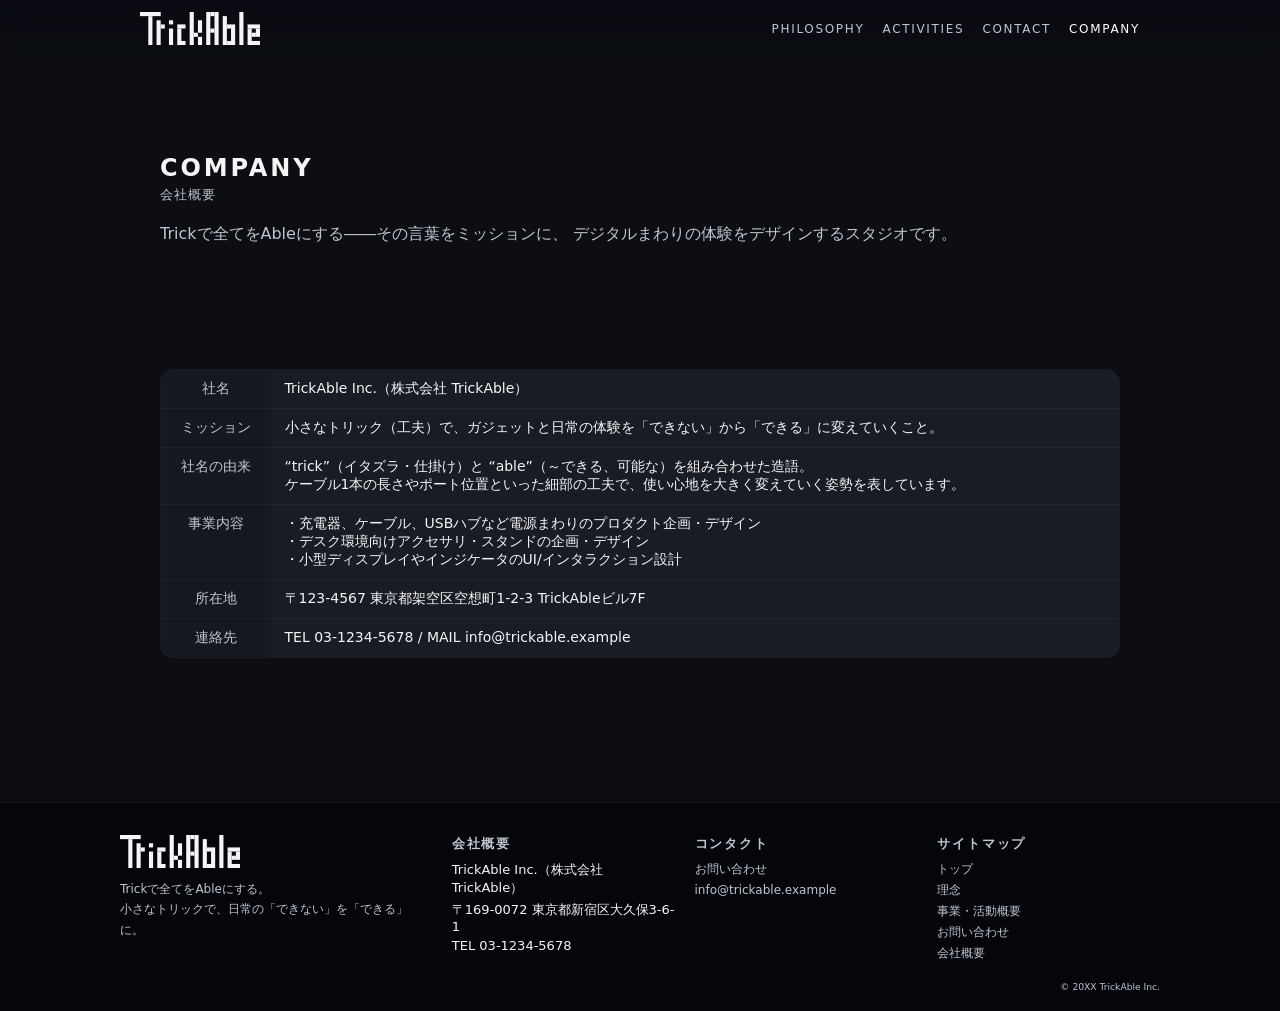
==== about.html @ eeba1e94 "Add files via upload" ====
<!-- about.html -->
<!DOCTYPE html>
<html lang="ja">
<head>
  <meta charset="UTF-8">
  <title>会社概要 | TrickAble Inc.</title>
  <meta name="viewport" content="width=device-width, initial-scale=1">
  <link rel="stylesheet" href="assets/css/style.css">
</head>
<body class="subpage">

<header class="site-header">
  <div class="header-inner">
    <div class="logo-mark">
      <a href="index.html" class="logo-link" aria-label="TrickAble トップページ">
        <svg class="logo-svg" viewBox="0 0 61.57 16.99" aria-hidden="true">
          <g>
            <g>
              <rect x="0" y="0" width="10.62" height="2.12" />
              <rect x="4.25" y="2.12" width="2.12" height="14.86" />
              <rect x="8.49" y="4.25" width="2.12" height="12.74" />
              <rect x="10.62" y="6.37" width="2.12" height="2.12" />
              <rect x="14.86" y="8.49" width="2.12" height="8.49" />
              <rect x="14.86" y="4.25" width="2.12" height="2.12" />
              <rect x="19.11" y="6.37" width="4.25" height="2.12" />
              <rect x="19.11" y="14.86" width="4.25" height="2.12" />
              <rect x="19.11" y="8.49" width="2.12" height="6.37" />
              <rect x="42.46" y="2.12" width="2.12" height="14.86" />
              <rect x="44.59" y="14.86" width="4.25" height="2.12" />
              <rect x="46.71" y="6.37" width="2.12" height="8.49" />
              <rect x="44.59" y="6.37" width="2.12" height="2.12" />
              <rect x="33.97" y="0" width="2.12" height="16.99" />
              <rect x="38.22" y="0" width="2.12" height="16.99" />
              <rect x="36.09" y="0" width="2.12" height="2.12" />
              <rect x="36.09" y="8.49" width="2.12" height="2.12" />
              <rect x="50.96" y="0" width="2.12" height="16.99" />
              <rect x="55.2" y="6.37" width="6.37" height="2.12" />
              <rect x="55.2" y="8.49" width="2.12" height="6.37" />
              <rect x="55.2" y="14.86" width="6.37" height="2.12" />
              <rect x="59.45" y="8.49" width="2.12" height="4.25" />
              <rect x="57.33" y="10.62" width="2.12" height="2.12" />
            </g>
            <rect x="25.48" y="0" width="2.12" height="16.99" />
            <rect x="27.6" y="10.62" width="2.12" height="2.12" />
            <rect x="29.73" y="12.74" width="2.12" height="4.25" />
            <rect x="29.73" y="4.25" width="2.12" height="6.37" />
          </g>
        </svg>
      </a>
    </div>
    <nav class="global-nav">
      <a href="index.html#philosophy">PHILOSOPHY</a>
      <a href="index.html#activities">ACTIVITIES</a>
      <a href="index.html#contact">CONTACT</a>
      <a href="about.html" class="is-current">COMPANY</a>
    </nav>
  </div>
</header>

<main>
  <section class="page-hero">
    <div class="section-inner">
      <h1 class="page-title">COMPANY<span> 会社概要</span></h1>
      <p class="section-lead">
        Trickで全てをAbleにする――その言葉をミッションに、<br class="sp-only">
        デジタルまわりの体験をデザインするスタジオです。
      </p>
    </div>
  </section>

  <section class="section">
    <div class="section-inner">
      <table class="info-table">
  <tbody>
    <tr>
      <th>社名</th>
      <td>TrickAble Inc.（株式会社 TrickAble）</td>
    </tr>
    <tr>
      <th>ミッション</th>
      <td>
        小さなトリック（工夫）で、ガジェットと日常の体験を「できない」から「できる」に変えていくこと。
      </td>
    </tr>
    <tr>
      <th>社名の由来</th>
      <td>
        “trick”（イタズラ・仕掛け）と “able”（～できる、可能な）を組み合わせた造語。<br>
        ケーブル1本の長さやポート位置といった細部の工夫で、使い心地を大きく変えていく姿勢を表しています。
      </td>
    </tr>
    <tr>
      <th>事業内容</th>
      <td>
        ・充電器、ケーブル、USBハブなど電源まわりのプロダクト企画・デザイン<br>
        ・デスク環境向けアクセサリ・スタンドの企画・デザイン<br>
        ・小型ディスプレイやインジケータのUI/インタラクション設計
      </td>
    </tr>
    <tr>
      <th>所在地</th>
      <td>〒123-4567 東京都架空区空想町1-2-3 TrickAbleビル7F</td>
    </tr>
    <tr>
      <th>連絡先</th>
      <td>TEL 03-1234-5678 / MAIL info@trickable.example</td>
    </tr>
  </tbody>
</table>
    </div>
  </section>
</main>

<footer class="site-footer">
  <div class="footer-inner">
    <div class="footer-col footer-brand">
      <div class="footer-logo">
        <svg class="logo-svg" viewBox="0 0 61.57 16.99" aria-hidden="true">
          <g>
            <g>
              <rect x="0" y="0" width="10.62" height="2.12" />
              <rect x="4.25" y="2.12" width="2.12" height="14.86" />
              <rect x="8.49" y="4.25" width="2.12" height="12.74" />
              <rect x="10.62" y="6.37" width="2.12" height="2.12" />
              <rect x="14.86" y="8.49" width="2.12" height="8.49" />
              <rect x="14.86" y="4.25" width="2.12" height="2.12" />
              <rect x="19.11" y="6.37" width="4.25" height="2.12" />
              <rect x="19.11" y="14.86" width="4.25" height="2.12" />
              <rect x="19.11" y="8.49" width="2.12" height="6.37" />
              <rect x="42.46" y="2.12" width="2.12" height="14.86" />
              <rect x="44.59" y="14.86" width="4.25" height="2.12" />
              <rect x="46.71" y="6.37" width="2.12" height="8.49" />
              <rect x="44.59" y="6.37" width="2.12" height="2.12" />
              <rect x="33.97" y="0" width="2.12" height="16.99" />
              <rect x="38.22" y="0" width="2.12" height="16.99" />
              <rect x="36.09" y="0" width="2.12" height="2.12" />
              <rect x="36.09" y="8.49" width="2.12" height="2.12" />
              <rect x="50.96" y="0" width="2.12" height="16.99" />
              <rect x="55.2" y="6.37" width="6.37" height="2.12" />
              <rect x="55.2" y="8.49" width="2.12" height="6.37" />
              <rect x="55.2" y="14.86" width="6.37" height="2.12" />
              <rect x="59.45" y="8.49" width="2.12" height="4.25" />
              <rect x="57.33" y="10.62" width="2.12" height="2.12" />
            </g>
            <rect x="25.48" y="0" width="2.12" height="16.99" />
            <rect x="27.6" y="10.62" width="2.12" height="2.12" />
            <rect x="29.73" y="12.74" width="2.12" height="4.25" />
            <rect x="29.73" y="4.25" width="2.12" height="6.37" />
          </g>
        </svg>
      </div>
      <p class="footer-copy">
        Trickで全てをAbleにする。<br>
        小さなトリックで、日常の「できない」を「できる」に。
      </p>
    </div>
    <div class="footer-col">
      <h4>会社概要</h4>
      <ul>
        <li>TrickAble Inc.（株式会社 TrickAble）</li>
        <li>〒169-0072 東京都新宿区大久保3-6-1</li>
        <li>TEL 03-1234-5678</li>
      </ul>
    </div>
    <div class="footer-col">
      <h4>コンタクト</h4>
      <ul>
        <li><a href="index.html#contact">お問い合わせ</a></li>
        <li><a href="mailto:info@trickable.example">info@trickable.example</a></li>
      </ul>
    </div>
    <div class="footer-col">
      <h4>サイトマップ</h4>
      <ul class="sitemap">
        <li><a href="index.html">トップ</a></li>
        <li><a href="index.html#philosophy">理念</a></li>
        <li><a href="index.html#activities">事業・活動概要</a></li>
        <li><a href="index.html#contact">お問い合わせ</a></li>
        <li><a href="about.html">会社概要</a></li>
      </ul>
    </div>
  </div>
  <div class="footer-bottom">
    <small>© 20XX TrickAble Inc.</small>
  </div>
</footer>

<script src="assets/js/main.js"></script>
</body>
</html>
---- assets/css/style.css ----
/* assets/css/style.css */

:root {
  --bg: #0e1014;
  --bg-alt: #14171d;
  --card: #191c23;
  --accent: #4e94d0;
  --accent-soft: rgba(78,148,208,0.1);
  --text-main: #f5f5f7;
  --text-sub: #c0c4d0;
  --border-soft: #2b303a;
  --font-jp: -apple-system, BlinkMacSystemFont, "SF Pro Text",
             "Hiragino Sans", "Yu Gothic", system-ui, sans-serif;
}

*,
*::before,
*::after {
  box-sizing: border-box;
}

html, body {
  margin: 0;
  padding: 0;
  font-family: var(--font-jp);
  color: var(--text-main);
  background: radial-gradient(circle at top, #1f2633 0, var(--bg) 50%);
}

a {
  color: inherit;
  text-decoration: none;
}

a:hover {
  text-decoration: underline;
}

img {
  max-width: 100%;
  height: auto;
  display: block;
}

body.subpage {
  background: #0c0e12;
}

/* レスポンシブ補助 */

.sp-only {
  display: none;
}

@media (max-width: 720px) {
  .sp-only {
    display: inline;
  }
}

/* ヘッダー */

.site-header {
  position: sticky;
  top: 0;
  z-index: 20;
  backdrop-filter: blur(12px);
  background: linear-gradient(
    to bottom,
    rgba(10,12,18,0.95),
    rgba(10,12,18,0.7),
    transparent
  );
  border-bottom: 1px solid rgba(255,255,255,0.03);
}

.header-inner {
  max-width: 1040px;
  margin: 0 auto;
  padding: 12px 20px;
  display: flex;
  align-items: center;
  justify-content: space-between;
}

.logo-mark,
.footer-logo {
  display: inline-flex;
  align-items: center;
  gap: 8px;
}

/* SVGロゴ */

.logo-svg {
  display: block;
  width: 120px;
  height: auto;
  fill: currentColor;
}

.site-header .logo-mark {
  color: #f5f5f7;
}

.site-footer .footer-logo {
  color: #f5f5f7;
}

.logo-link {
  display: inline-flex;
  align-items: center;
  gap: 8px;
}

.global-nav {
  display: flex;
  gap: 18px;
  font-size: 12px;
  letter-spacing: .14em;
}

.global-nav a {
  text-transform: uppercase;
  color: var(--text-sub);
}

.global-nav a:hover {
  color: #ffffff;
  text-decoration: none;
}

.global-nav a.is-current {
  color: #ffffff;
}

@media (max-width: 720px) {
  .header-inner {
    padding-inline: 14px;
  }
  .global-nav {
    gap: 10px;
    font-size: 11px;
  }
}

/* セクション共通 */

main {
  padding-bottom: 80px;
}

.hero,
.section,
.page-hero {
  padding: 64px 16px;
}

.section-alt {
  background: var(--bg-alt);
}

.section-inner {
  max-width: 960px;
  margin: 0 auto;
}

.section-title {
  font-size: 22px;
  letter-spacing: .12em;
  text-transform: uppercase;
  margin: 0 0 20px;
  display: inline-flex;
  flex-direction: column;
  gap: 4px;
}

.section-title span {
  font-size: 13px;
  font-weight: 400;
  color: var(--text-sub);
  letter-spacing: .08em;
}

.section-lead {
  margin: 0 0 32px;
  color: var(--text-sub);
  line-height: 1.8;
}

/* ヒーロー */

.hero {
  position: relative;
  min-height: 72vh;
  display: flex;
  align-items: center;
}

.hero-inner {
  position: relative;
  z-index: 1;
  max-width: 960px;
  margin: 0 auto;
}

.hero-kicker {
  font-size: 12px;
  letter-spacing: .26em;
  text-transform: uppercase;
  color: var(--text-sub);
  margin-bottom: 12px;
}

.hero-title {
  font-size: clamp(28px, 4vw, 36px);
  margin: 0 0 18px;
  line-height: 1.4;
}

.hero-title span {
  color: var(--accent);
}

.hero-sub {
  margin: 0 0 26px;
  color: var(--text-sub);
  line-height: 1.9;
  max-width: 520px;
}

.hero-cta {
  display: flex;
  flex-wrap: wrap;
  gap: 12px;
}

.hero-bg-grid {
  position: absolute;
  inset: 0;
  background-image:
    linear-gradient(rgba(255,255,255,0.02) 1px, transparent 1px),
    linear-gradient(90deg, rgba(255,255,255,0.03) 1px, transparent 1px);
  background-size: 32px 32px;
  opacity: .7;
}

@media (max-width: 720px) {
  .hero {
    min-height: auto;
    padding-top: 88px;
  }
  .hero-sub {
    max-width: none;
  }
}

/* ボタン */

.btn-primary,
.btn-secondary {
  display: inline-flex;
  align-items: center;
  justify-content: center;
  padding: 10px 20px;
  border-radius: 999px;
  font-size: 13px;
  letter-spacing: .12em;
  text-transform: uppercase;
  border: 1px solid transparent;
  cursor: pointer;
  background: none;
}

.btn-primary {
  background: linear-gradient(135deg, var(--accent), #70c1ff);
  color: #020509;
}

.btn-secondary {
  border-color: rgba(255,255,255,0.25);
  color: var(--text-main);
  background: rgba(255,255,255,0.02);
}

.btn-primary:hover,
.btn-secondary:hover {
  text-decoration: none;
  filter: brightness(1.1);
}

/* カード */

.cards-grid {
  display: grid;
  grid-template-columns: repeat(auto-fit,minmax(260px,1fr));
  gap: 16px;
}

.card {
  background: var(--card);
  border-radius: 14px;
  padding: 18px 18px 20px;
  border: 1px solid var(--border-soft);
}

.card-title {
  margin: 0 0 8px;
  font-size: 16px;
}

.card-body {
  margin: 0;
  font-size: 14px;
  color: var(--text-sub);
  line-height: 1.7;
}

/* コンタクトレイアウト */

.contact-layout {
  display: grid;
  grid-template-columns: minmax(0, 1.1fr) minmax(0, 1.3fr);
  gap: 24px;
  align-items: flex-start;
}

.contact-info dl {
  margin: 0;
}

.contact-info .row {
  display: grid;
  grid-template-columns: 80px 1fr;
  gap: 8px;
  padding: 6px 0;
  border-bottom: 1px solid rgba(255,255,255,0.05);
}

.contact-info dt {
  font-size: 13px;
  color: var(--text-sub);
}

.contact-info dd {
  margin: 0;
  font-size: 13px;
}

.contact-form {
  background: var(--card);
  border-radius: 14px;
  padding: 16px 18px 20px;
  border: 1px solid var(--border-soft);
}

.form-row {
  display: flex;
  flex-direction: column;
  gap: 6px;
  margin-bottom: 14px;
}

.form-row label {
  font-size: 13px;
}

.form-row input,
.form-row textarea,
.form-row select {
  background: #11141b;
  border-radius: 8px;
  border: 1px solid var(--border-soft);
  padding: 8px 10px;
  color: var(--text-main);
  font-family: inherit;
  font-size: 13px;
}

.form-row input:focus,
.form-row textarea:focus,
.form-row select:focus {
  outline: 1px solid var(--accent);
  border-color: var(--accent);
}

.form-actions {
  margin-top: 8px;
}

@media (max-width: 720px) {
  .contact-layout {
    grid-template-columns: 1fr;
  }
}

/* サブページ */

.page-hero {
  padding-top: 96px;
  padding-bottom: 24px;
}

.page-title {
  font-size: 24px;
  margin: 0 0 16px;
  letter-spacing: .12em;
  text-transform: uppercase;
  display: inline-flex;
  flex-direction: column;
  gap: 4px;
}

.page-title span {
  font-size: 13px;
  font-weight: 400;
  color: var(--text-sub);
  letter-spacing: .08em;
}

/* 会社概要テーブル */

.info-table {
  width: 100%;
  border-collapse: collapse;
  font-size: 14px;
  background: var(--card);
  border-radius: 14px;
  overflow: hidden;
  border: 1px solid var(--border-soft);
}

.info-table th,
.info-table td {
  padding: 10px 14px;
  border-bottom: 1px solid rgba(255,255,255,0.04);
  vertical-align: top;
}

.info-table th {
  width: 110px;
  background: rgba(0,0,0,0.15);
  font-weight: 500;
  color: var(--text-sub);
}

.info-table tr:last-child th,
.info-table tr:last-child td {
  border-bottom: none;
}

/* フッター */

.site-footer {
  background: #05060a;
  border-top: 1px solid rgba(255,255,255,0.05);
  padding: 32px 16px 18px;
}

.footer-inner {
  max-width: 1040px;
  margin: 0 auto 14px;
  display: grid;
  grid-template-columns: minmax(0, 1.4fr) repeat(3, minmax(0, 1fr));
  gap: 20px;
  font-size: 13px;
}

.footer-copy {
  font-size: 12px;
  color: var(--text-sub);
  margin-top: 8px;
  line-height: 1.7;
}

.footer-col h4 {
  margin: 0 0 8px;
  font-size: 13px;
  letter-spacing: .14em;
  text-transform: uppercase;
  color: var(--text-sub);
}

.footer-col ul {
  list-style: none;
  padding: 0;
  margin: 0;
}

.footer-col li {
  margin-bottom: 4px;
}

.footer-col a {
  color: var(--text-sub);
  font-size: 12px;
}

.footer-col a:hover {
  color: #ffffff;
  text-decoration: none;
}

.footer-brand {
  padding-right: 10px;
}

.sitemap {
  font-size: 12px;
}

.footer-bottom {
  max-width: 1040px;
  margin: 0 auto;
  font-size: 11px;
  color: var(--text-sub);
  text-align: right;
}

@media (max-width: 720px) {
  .footer-inner {
    grid-template-columns: 1fr 1fr;
  }
  .footer-brand {
    grid-column: 1 / -1;
  }
  .footer-bottom {
    text-align: left;
  }
}
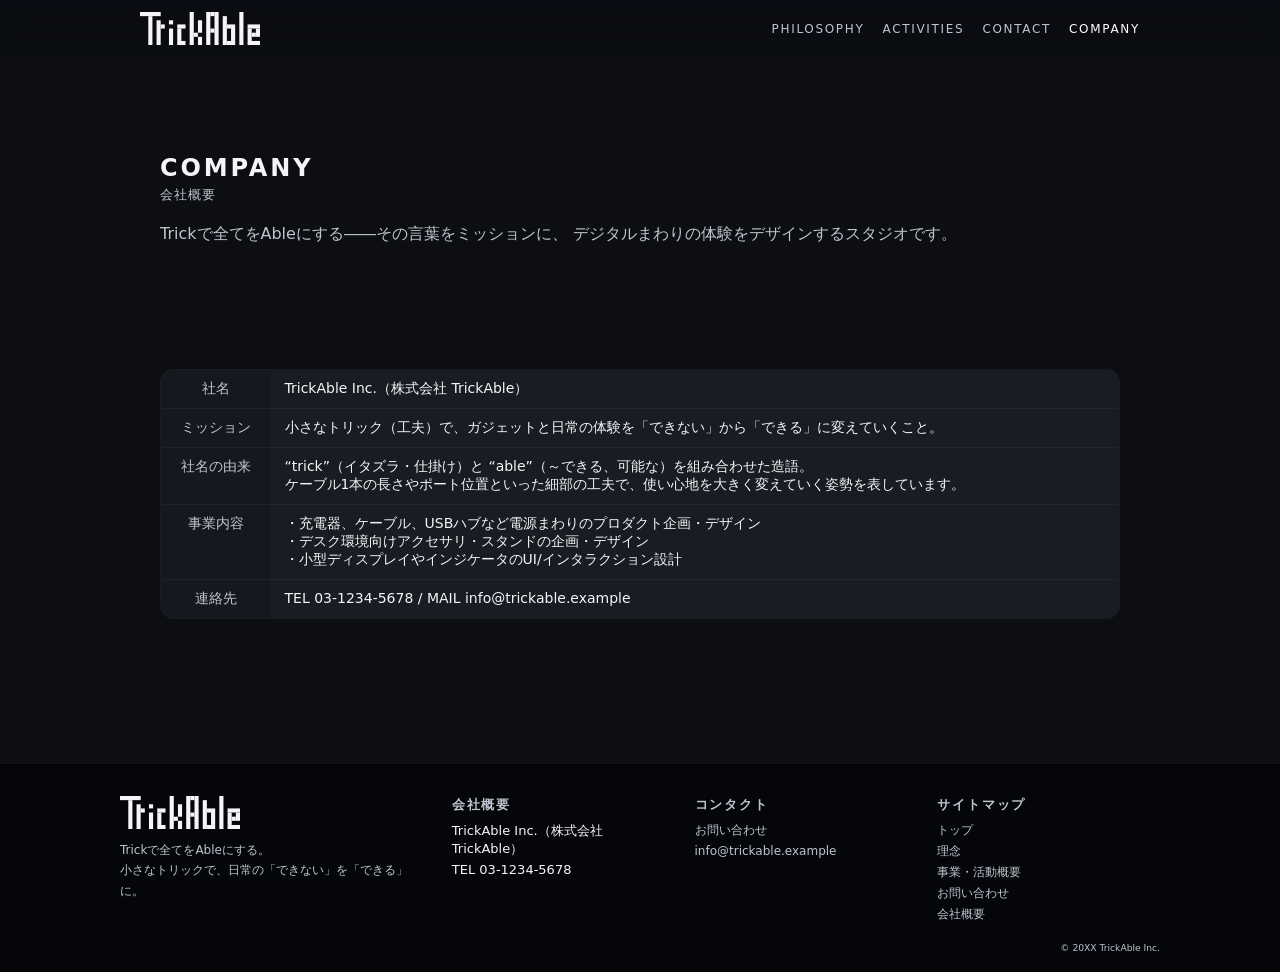
==== commit 91553c82: "Update about.html" ====
--- a/about.html
+++ b/about.html
@@ -71,42 +71,38 @@
   <section class="section">
     <div class="section-inner">
       <table class="info-table">
-  <tbody>
-    <tr>
-      <th>社名</th>
-      <td>TrickAble Inc.（株式会社 TrickAble）</td>
-    </tr>
-    <tr>
-      <th>ミッション</th>
-      <td>
-        小さなトリック（工夫）で、ガジェットと日常の体験を「できない」から「できる」に変えていくこと。
-      </td>
-    </tr>
-    <tr>
-      <th>社名の由来</th>
-      <td>
-        “trick”（イタズラ・仕掛け）と “able”（～できる、可能な）を組み合わせた造語。<br>
-        ケーブル1本の長さやポート位置といった細部の工夫で、使い心地を大きく変えていく姿勢を表しています。
-      </td>
-    </tr>
-    <tr>
-      <th>事業内容</th>
-      <td>
-        ・充電器、ケーブル、USBハブなど電源まわりのプロダクト企画・デザイン<br>
-        ・デスク環境向けアクセサリ・スタンドの企画・デザイン<br>
-        ・小型ディスプレイやインジケータのUI/インタラクション設計
-      </td>
-    </tr>
-    <tr>
-      <th>所在地</th>
-      <td>〒123-4567 東京都架空区空想町1-2-3 TrickAbleビル7F</td>
-    </tr>
-    <tr>
-      <th>連絡先</th>
-      <td>TEL 03-1234-5678 / MAIL info@trickable.example</td>
-    </tr>
-  </tbody>
-</table>
+        <tbody>
+          <tr>
+            <th>社名</th>
+            <td>TrickAble Inc.（株式会社 TrickAble）</td>
+          </tr>
+          <tr>
+            <th>ミッション</th>
+            <td>
+              小さなトリック（工夫）で、ガジェットと日常の体験を「できない」から「できる」に変えていくこと。
+            </td>
+          </tr>
+          <tr>
+            <th>社名の由来</th>
+            <td>
+              “trick”（イタズラ・仕掛け）と “able”（～できる、可能な）を組み合わせた造語。<br>
+              ケーブル1本の長さやポート位置といった細部の工夫で、使い心地を大きく変えていく姿勢を表しています。
+            </td>
+          </tr>
+          <tr>
+            <th>事業内容</th>
+            <td>
+              ・充電器、ケーブル、USBハブなど電源まわりのプロダクト企画・デザイン<br>
+              ・デスク環境向けアクセサリ・スタンドの企画・デザイン<br>
+              ・小型ディスプレイやインジケータのUI/インタラクション設計
+            </td>
+          </tr>
+          <tr>
+            <th>連絡先</th>
+            <td>TEL 03-1234-5678 / MAIL info@trickable.example</td>
+          </tr>
+        </tbody>
+      </table>
     </div>
   </section>
 </main>
@@ -158,7 +154,6 @@
       <h4>会社概要</h4>
       <ul>
         <li>TrickAble Inc.（株式会社 TrickAble）</li>
-        <li>〒169-0072 東京都新宿区大久保3-6-1</li>
         <li>TEL 03-1234-5678</li>
       </ul>
     </div>
--- a/assets/css/style.css
+++ b/assets/css/style.css
@@ -81,6 +81,7 @@
   display: flex;
   align-items: center;
   justify-content: space-between;
+  gap: 16px;
 }
 
 .logo-mark,
@@ -113,8 +114,11 @@
   gap: 8px;
 }
 
+/* PC 時のナビ */
+
 .global-nav {
   display: flex;
+  flex-wrap: nowrap;
   gap: 18px;
   font-size: 12px;
   letter-spacing: .14em;
@@ -134,16 +138,34 @@
   color: #ffffff;
 }
 
+/* スマホ時のヘッダー調整 */
+
 @media (max-width: 720px) {
   .header-inner {
-    padding-inline: 14px;
-  }
+    padding-inline: 12px;
+    flex-wrap: wrap;              /* ロゴとナビを縦に折り返し可能に */
+    justify-content: center;
+  }
+
+  .logo-mark {
+    flex: 0 0 100%;
+    display: flex;
+    justify-content: center;      /* ロゴを中央に */
+  }
+
+  .logo-svg {
+    width: 140px;                 /* モバイルでは少し大きく見せてもOK */
+  }
+
   .global-nav {
-    gap: 10px;
-    font-size: 11px;
-  }
-}
-
+    flex: 0 0 100%;
+    justify-content: center;      /* ナビを中央寄せ */
+    flex-wrap: wrap;              /* 幅が足りなければ自動で折り返す */
+    gap: 10px 14px;               /* 縦横の余白 */
+    font-size: 11px;              /* 文字を少し小さく */
+    text-align: center;
+  }
+}
 /* セクション共通 */
 
 main {
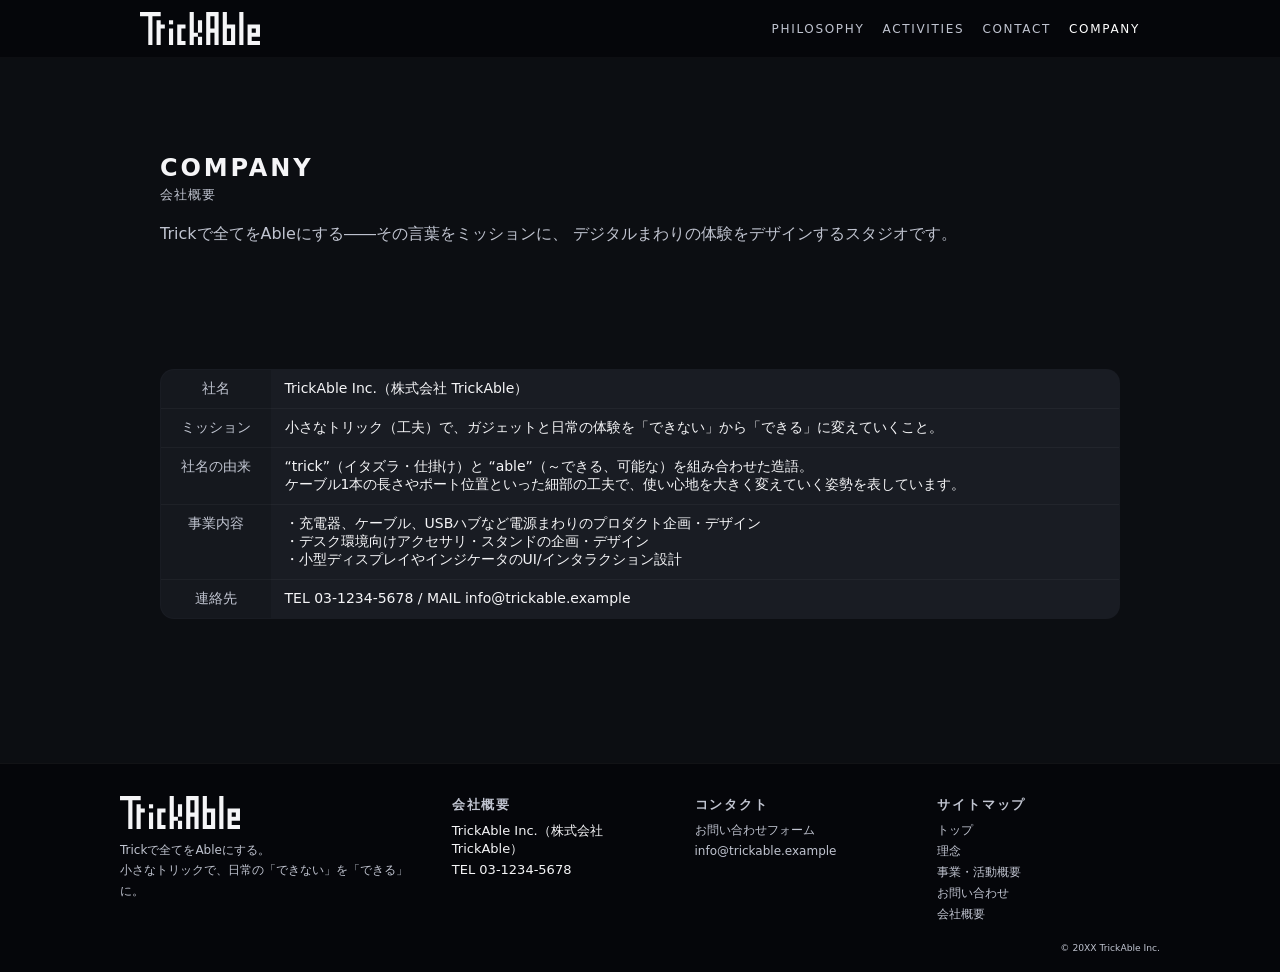
==== commit 22991e61: "Add files via upload" ====
--- a/about.html
+++ b/about.html
@@ -5,181 +5,68 @@
   <meta charset="UTF-8">
   <title>会社概要 | TrickAble Inc.</title>
   <meta name="viewport" content="width=device-width, initial-scale=1">
+  <meta name="description" content="TrickAble Inc. の会社概要ページです。ミッションや事業内容、社名の由来などを掲載しています。">
   <link rel="stylesheet" href="assets/css/style.css">
 </head>
-<body class="subpage">
+<body class="subpage" data-page="about">
 
-<header class="site-header">
-  <div class="header-inner">
-    <div class="logo-mark">
-      <a href="index.html" class="logo-link" aria-label="TrickAble トップページ">
-        <svg class="logo-svg" viewBox="0 0 61.57 16.99" aria-hidden="true">
-          <g>
-            <g>
-              <rect x="0" y="0" width="10.62" height="2.12" />
-              <rect x="4.25" y="2.12" width="2.12" height="14.86" />
-              <rect x="8.49" y="4.25" width="2.12" height="12.74" />
-              <rect x="10.62" y="6.37" width="2.12" height="2.12" />
-              <rect x="14.86" y="8.49" width="2.12" height="8.49" />
-              <rect x="14.86" y="4.25" width="2.12" height="2.12" />
-              <rect x="19.11" y="6.37" width="4.25" height="2.12" />
-              <rect x="19.11" y="14.86" width="4.25" height="2.12" />
-              <rect x="19.11" y="8.49" width="2.12" height="6.37" />
-              <rect x="42.46" y="2.12" width="2.12" height="14.86" />
-              <rect x="44.59" y="14.86" width="4.25" height="2.12" />
-              <rect x="46.71" y="6.37" width="2.12" height="8.49" />
-              <rect x="44.59" y="6.37" width="2.12" height="2.12" />
-              <rect x="33.97" y="0" width="2.12" height="16.99" />
-              <rect x="38.22" y="0" width="2.12" height="16.99" />
-              <rect x="36.09" y="0" width="2.12" height="2.12" />
-              <rect x="36.09" y="8.49" width="2.12" height="2.12" />
-              <rect x="50.96" y="0" width="2.12" height="16.99" />
-              <rect x="55.2" y="6.37" width="6.37" height="2.12" />
-              <rect x="55.2" y="8.49" width="2.12" height="6.37" />
-              <rect x="55.2" y="14.86" width="6.37" height="2.12" />
-              <rect x="59.45" y="8.49" width="2.12" height="4.25" />
-              <rect x="57.33" y="10.62" width="2.12" height="2.12" />
-            </g>
-            <rect x="25.48" y="0" width="2.12" height="16.99" />
-            <rect x="27.6" y="10.62" width="2.12" height="2.12" />
-            <rect x="29.73" y="12.74" width="2.12" height="4.25" />
-            <rect x="29.73" y="4.25" width="2.12" height="6.37" />
-          </g>
-        </svg>
-      </a>
-    </div>
-    <nav class="global-nav">
-      <a href="index.html#philosophy">PHILOSOPHY</a>
-      <a href="index.html#activities">ACTIVITIES</a>
-      <a href="index.html#contact">CONTACT</a>
-      <a href="about.html" class="is-current">COMPANY</a>
-    </nav>
-  </div>
-</header>
+  <div data-include="partials/header.html"></div>
 
-<main>
-  <section class="page-hero">
-    <div class="section-inner">
-      <h1 class="page-title">COMPANY<span> 会社概要</span></h1>
-      <p class="section-lead">
-        Trickで全てをAbleにする――その言葉をミッションに、<br class="sp-only">
-        デジタルまわりの体験をデザインするスタジオです。
-      </p>
-    </div>
-  </section>
+  <main id="main">
+    <section class="page-hero" aria-labelledby="company-heading-page">
+      <div class="section-inner">
+        <h1 id="company-heading-page" class="page-title">
+          COMPANY<span> 会社概要</span>
+        </h1>
+        <p class="section-lead">
+          Trickで全てをAbleにする――その言葉をミッションに、<br class="sp-only">
+          デジタルまわりの体験をデザインするスタジオです。
+        </p>
+      </div>
+    </section>
 
-  <section class="section">
-    <div class="section-inner">
-      <table class="info-table">
-        <tbody>
-          <tr>
-            <th>社名</th>
-            <td>TrickAble Inc.（株式会社 TrickAble）</td>
-          </tr>
-          <tr>
-            <th>ミッション</th>
-            <td>
-              小さなトリック（工夫）で、ガジェットと日常の体験を「できない」から「できる」に変えていくこと。
-            </td>
-          </tr>
-          <tr>
-            <th>社名の由来</th>
-            <td>
-              “trick”（イタズラ・仕掛け）と “able”（～できる、可能な）を組み合わせた造語。<br>
-              ケーブル1本の長さやポート位置といった細部の工夫で、使い心地を大きく変えていく姿勢を表しています。
-            </td>
-          </tr>
-          <tr>
-            <th>事業内容</th>
-            <td>
-              ・充電器、ケーブル、USBハブなど電源まわりのプロダクト企画・デザイン<br>
-              ・デスク環境向けアクセサリ・スタンドの企画・デザイン<br>
-              ・小型ディスプレイやインジケータのUI/インタラクション設計
-            </td>
-          </tr>
-          <tr>
-            <th>連絡先</th>
-            <td>TEL 03-1234-5678 / MAIL info@trickable.example</td>
-          </tr>
-        </tbody>
-      </table>
-    </div>
-  </section>
-</main>
+    <section class="section" aria-labelledby="company-info-heading">
+      <div class="section-inner">
+        <h2 id="company-info-heading" class="visually-hidden">会社情報</h2>
+        <table class="info-table">
+          <tbody>
+            <tr>
+              <th scope="row">社名</th>
+              <td>TrickAble Inc.（株式会社 TrickAble）</td>
+            </tr>
+            <tr>
+              <th scope="row">ミッション</th>
+              <td>
+                小さなトリック（工夫）で、ガジェットと日常の体験を「できない」から「できる」に変えていくこと。
+              </td>
+            </tr>
+            <tr>
+              <th scope="row">社名の由来</th>
+              <td>
+                “trick”（イタズラ・仕掛け）と “able”（～できる、可能な）を組み合わせた造語。<br>
+                ケーブル1本の長さやポート位置といった細部の工夫で、使い心地を大きく変えていく姿勢を表しています。
+              </td>
+            </tr>
+            <tr>
+              <th scope="row">事業内容</th>
+              <td>
+                ・充電器、ケーブル、USBハブなど電源まわりのプロダクト企画・デザイン<br>
+                ・デスク環境向けアクセサリ・スタンドの企画・デザイン<br>
+                ・小型ディスプレイやインジケータのUI/インタラクション設計
+              </td>
+            </tr>
+            <tr>
+              <th scope="row">連絡先</th>
+              <td>TEL 03-1234-5678 / MAIL info@trickable.example</td>
+            </tr>
+          </tbody>
+        </table>
+      </div>
+    </section>
+  </main>
 
-<footer class="site-footer">
-  <div class="footer-inner">
-    <div class="footer-col footer-brand">
-      <div class="footer-logo">
-        <svg class="logo-svg" viewBox="0 0 61.57 16.99" aria-hidden="true">
-          <g>
-            <g>
-              <rect x="0" y="0" width="10.62" height="2.12" />
-              <rect x="4.25" y="2.12" width="2.12" height="14.86" />
-              <rect x="8.49" y="4.25" width="2.12" height="12.74" />
-              <rect x="10.62" y="6.37" width="2.12" height="2.12" />
-              <rect x="14.86" y="8.49" width="2.12" height="8.49" />
-              <rect x="14.86" y="4.25" width="2.12" height="2.12" />
-              <rect x="19.11" y="6.37" width="4.25" height="2.12" />
-              <rect x="19.11" y="14.86" width="4.25" height="2.12" />
-              <rect x="19.11" y="8.49" width="2.12" height="6.37" />
-              <rect x="42.46" y="2.12" width="2.12" height="14.86" />
-              <rect x="44.59" y="14.86" width="4.25" height="2.12" />
-              <rect x="46.71" y="6.37" width="2.12" height="8.49" />
-              <rect x="44.59" y="6.37" width="2.12" height="2.12" />
-              <rect x="33.97" y="0" width="2.12" height="16.99" />
-              <rect x="38.22" y="0" width="2.12" height="16.99" />
-              <rect x="36.09" y="0" width="2.12" height="2.12" />
-              <rect x="36.09" y="8.49" width="2.12" height="2.12" />
-              <rect x="50.96" y="0" width="2.12" height="16.99" />
-              <rect x="55.2" y="6.37" width="6.37" height="2.12" />
-              <rect x="55.2" y="8.49" width="2.12" height="6.37" />
-              <rect x="55.2" y="14.86" width="6.37" height="2.12" />
-              <rect x="59.45" y="8.49" width="2.12" height="4.25" />
-              <rect x="57.33" y="10.62" width="2.12" height="2.12" />
-            </g>
-            <rect x="25.48" y="0" width="2.12" height="16.99" />
-            <rect x="27.6" y="10.62" width="2.12" height="2.12" />
-            <rect x="29.73" y="12.74" width="2.12" height="4.25" />
-            <rect x="29.73" y="4.25" width="2.12" height="6.37" />
-          </g>
-        </svg>
-      </div>
-      <p class="footer-copy">
-        Trickで全てをAbleにする。<br>
-        小さなトリックで、日常の「できない」を「できる」に。
-      </p>
-    </div>
-    <div class="footer-col">
-      <h4>会社概要</h4>
-      <ul>
-        <li>TrickAble Inc.（株式会社 TrickAble）</li>
-        <li>TEL 03-1234-5678</li>
-      </ul>
-    </div>
-    <div class="footer-col">
-      <h4>コンタクト</h4>
-      <ul>
-        <li><a href="index.html#contact">お問い合わせ</a></li>
-        <li><a href="mailto:info@trickable.example">info@trickable.example</a></li>
-      </ul>
-    </div>
-    <div class="footer-col">
-      <h4>サイトマップ</h4>
-      <ul class="sitemap">
-        <li><a href="index.html">トップ</a></li>
-        <li><a href="index.html#philosophy">理念</a></li>
-        <li><a href="index.html#activities">事業・活動概要</a></li>
-        <li><a href="index.html#contact">お問い合わせ</a></li>
-        <li><a href="about.html">会社概要</a></li>
-      </ul>
-    </div>
-  </div>
-  <div class="footer-bottom">
-    <small>© 20XX TrickAble Inc.</small>
-  </div>
-</footer>
+  <div data-include="partials/footer.html"></div>
 
-<script src="assets/js/main.js"></script>
+  <script src="assets/js/main.js"></script>
 </body>
 </html>
--- a/assets/css/style.css
+++ b/assets/css/style.css
@@ -19,12 +19,35 @@
   box-sizing: border-box;
 }
 
-html, body {
+/* 画面全体をしっかり黒で塗る */
+html {
   margin: 0;
   padding: 0;
+  height: 100%;
+  background-color: #000000;
+}
+
+/* body にグラデーション＋テキスト設定 */
+body {
+  margin: 0;
+  padding: 0;
+  min-height: 100%;
   font-family: var(--font-jp);
   color: var(--text-main);
-  background: radial-gradient(circle at top, #1f2633 0, var(--bg) 50%);
+
+  /* ベースの塗りつぶし */
+  background-color: #000000;
+
+  /* その上にグラデーション */
+  background-image: radial-gradient(circle at top, #1f2633 0, var(--bg) 50%);
+  background-repeat: no-repeat;
+  background-size: cover;
+}
+
+/* サブページはフラットな濃紺背景 */
+body.subpage {
+  background-color: #0c0e12;
+  background-image: none;
 }
 
 a {
@@ -40,10 +63,6 @@
   max-width: 100%;
   height: auto;
   display: block;
-}
-
-body.subpage {
-  background: #0c0e12;
 }
 
 /* レスポンシブ補助 */
@@ -65,12 +84,8 @@
   top: 0;
   z-index: 20;
   backdrop-filter: blur(12px);
-  background: linear-gradient(
-    to bottom,
-    rgba(10,12,18,0.95),
-    rgba(10,12,18,0.7),
-    transparent
-  );
+  /* 上まで完全に黒基調で塗る（透明にしない） */
+  background-color: #05060a;
   border-bottom: 1px solid rgba(255,255,255,0.03);
 }
 
@@ -166,6 +181,7 @@
     text-align: center;
   }
 }
+
 /* セクション共通 */
 
 main {
@@ -550,3 +566,14 @@
     text-align: left;
   }
 }
+.visually-hidden {
+  position: absolute;
+  width: 1px;
+  height: 1px;
+  padding: 0;
+  margin: -1px;
+  overflow: hidden;
+  clip: rect(0,0,0,0);
+  white-space: nowrap;
+  border: 0;
+}
